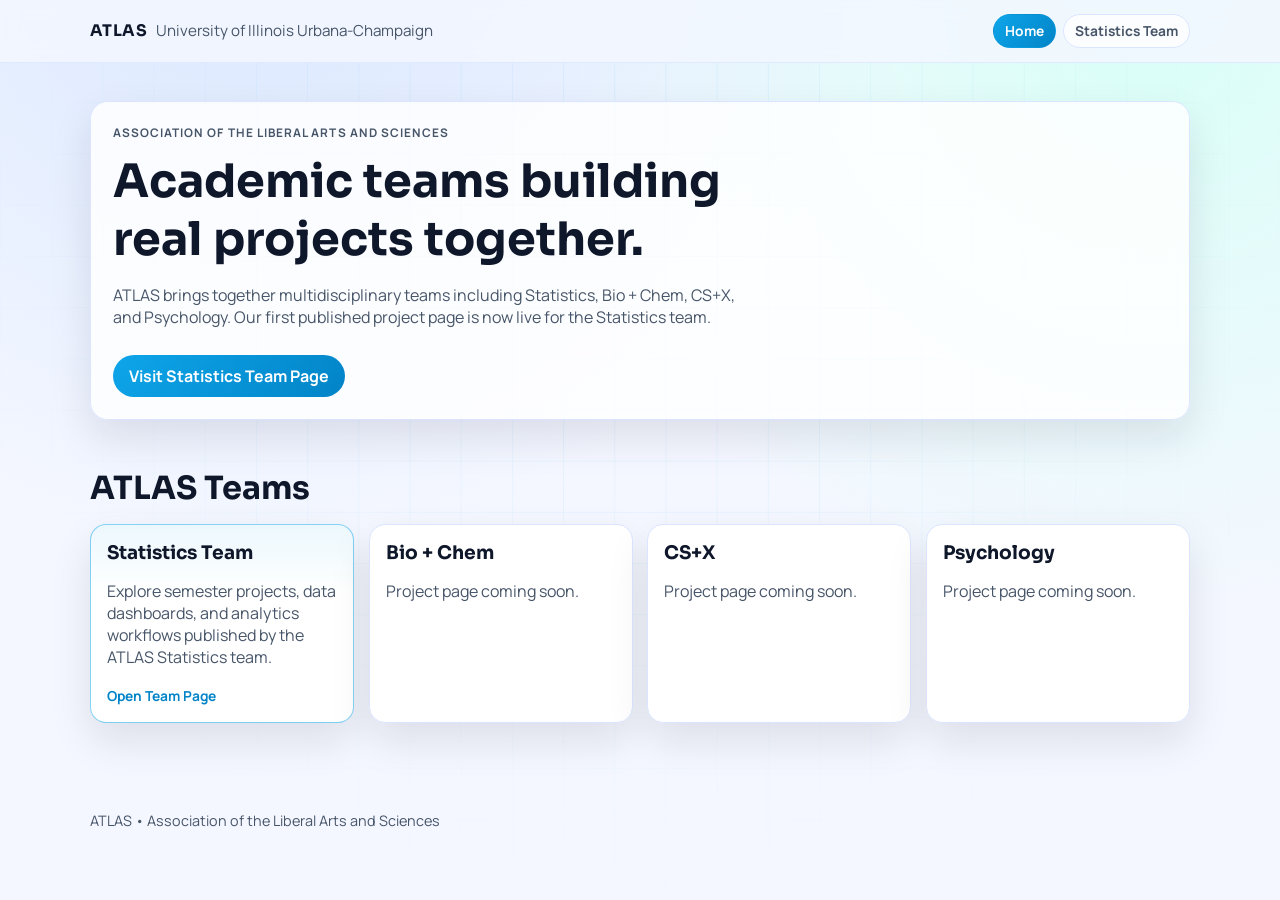
==== index.html @ e5794334 "Initial ATLAS website" ====
<!doctype html>
<html lang="en">
  <head>
    <meta charset="UTF-8" />
    <meta name="viewport" content="width=device-width, initial-scale=1.0" />
    <title>ATLAS | Association of the Liberal Arts and Sciences</title>
    <meta
      name="description"
      content="Official ATLAS website featuring academic teams and project showcases."
    />
    <link rel="preconnect" href="https://fonts.googleapis.com" />
    <link rel="preconnect" href="https://fonts.gstatic.com" crossorigin />
    <link
      href="https://fonts.googleapis.com/css2?family=Manrope:wght@400;500;700;800&family=Sora:wght@500;700&display=swap"
      rel="stylesheet"
    />
    <link rel="stylesheet" href="./home.css" />
  </head>
  <body>
    <div class="backdrop" aria-hidden="true"></div>
    <header class="site-header">
      <nav class="nav shell">
        <a class="brand" href="./index.html">
          <span class="brand-mark">ATLAS</span>
          <span class="brand-sub">University of Illinois Urbana-Champaign</span>
        </a>
        <div class="nav-tabs" aria-label="Site navigation">
          <a class="nav-tab active" href="./index.html">Home</a>
          <a class="nav-tab" href="./statistics.html">Statistics Team</a>
        </div>
      </nav>
    </header>

    <main class="shell">
      <section class="hero">
        <p class="eyebrow">Association of the Liberal Arts and Sciences</p>
        <h1>Academic teams building real projects together.</h1>
        <p>
          ATLAS brings together multidisciplinary teams including Statistics,
          Bio + Chem, CS+X, and Psychology. Our first published project page is
          now live for the Statistics team.
        </p>
        <a class="cta" href="./statistics.html">Visit Statistics Team Page</a>
      </section>

      <section class="teams">
        <h2>ATLAS Teams</h2>
        <div class="team-grid">
          <article class="team-card featured">
            <h3>Statistics Team</h3>
            <p>
              Explore semester projects, data dashboards, and analytics
              workflows published by the ATLAS Statistics team.
            </p>
            <a href="./statistics.html">Open Team Page</a>
          </article>
          <article class="team-card">
            <h3>Bio + Chem</h3>
            <p>Project page coming soon.</p>
          </article>
          <article class="team-card">
            <h3>CS+X</h3>
            <p>Project page coming soon.</p>
          </article>
          <article class="team-card">
            <h3>Psychology</h3>
            <p>Project page coming soon.</p>
          </article>
        </div>
      </section>
    </main>

    <footer class="site-footer shell">
      <p>ATLAS • Association of the Liberal Arts and Sciences</p>
    </footer>
  </body>
</html>
---- home.css ----
:root {
  --bg: #f4f7ff;
  --surface: #ffffff;
  --text: #0f172a;
  --text-soft: #475569;
  --accent: #0ea5e9;
  --accent-strong: #0284c7;
  --border: #dbe5ff;
  --shadow: 0 18px 42px rgba(15, 23, 42, 0.1);
}

*,
*::before,
*::after {
  box-sizing: border-box;
}

body {
  margin: 0;
  min-height: 100vh;
  font-family: "Manrope", sans-serif;
  color: var(--text);
  background: radial-gradient(circle at 20% -10%, #d9e7ff 0%, transparent 45%),
    radial-gradient(circle at 90% 0%, #d8fff7 0%, transparent 42%),
    var(--bg);
}

.backdrop {
  position: fixed;
  inset: 0;
  pointer-events: none;
  z-index: -1;
  background-image: linear-gradient(
      rgba(14, 165, 233, 0.08) 1px,
      transparent 1px
    ),
    linear-gradient(90deg, rgba(14, 165, 233, 0.08) 1px, transparent 1px);
  background-size: 3.2rem 3.2rem;
  mask-image: radial-gradient(circle at 50% 25%, #000 10%, transparent 75%);
}

.shell {
  width: min(1100px, 92vw);
  margin: 0 auto;
}

.site-header {
  position: sticky;
  top: 0;
  z-index: 40;
  backdrop-filter: blur(8px);
  background: rgba(244, 247, 255, 0.84);
  border-bottom: 1px solid rgba(219, 229, 255, 0.75);
}

.nav {
  display: flex;
  align-items: center;
  justify-content: space-between;
  padding: 0.9rem 0;
  gap: 1rem;
  flex-wrap: wrap;
}

.brand {
  text-decoration: none;
  color: inherit;
  display: inline-flex;
  align-items: baseline;
  gap: 0.55rem;
}

.brand-mark {
  font-family: "Sora", sans-serif;
  font-weight: 700;
  letter-spacing: 0.03em;
}

.brand-sub {
  color: var(--text-soft);
  font-size: 0.95rem;
}

.nav-tabs {
  display: flex;
  gap: 0.45rem;
  flex-wrap: wrap;
}

.nav-tab {
  text-decoration: none;
  font-size: 0.86rem;
  font-weight: 700;
  color: var(--text-soft);
  border: 1px solid var(--border);
  border-radius: 999px;
  padding: 0.38rem 0.68rem;
  background: rgba(255, 255, 255, 0.72);
}

.nav-tab.active {
  color: #fff;
  border-color: transparent;
  background: linear-gradient(130deg, var(--accent), var(--accent-strong));
}

main {
  padding: 2.4rem 0 4rem;
  display: grid;
  gap: 3rem;
}

.hero {
  background: rgba(255, 255, 255, 0.82);
  border: 1px solid var(--border);
  border-radius: 1.1rem;
  box-shadow: var(--shadow);
  padding: 1.35rem;
}

.eyebrow {
  text-transform: uppercase;
  letter-spacing: 0.09em;
  font-size: 0.74rem;
  font-weight: 700;
  color: var(--accent-strong);
  margin: 0;
}

h1,
h2,
h3 {
  font-family: "Sora", sans-serif;
  margin: 0;
}

h1 {
  font-size: clamp(1.9rem, 3.6vw, 3rem);
  margin-top: 0.7rem;
  max-width: 18ch;
}

.hero p {
  color: var(--text-soft);
  max-width: 64ch;
}

.cta {
  display: inline-block;
  margin-top: 0.7rem;
  text-decoration: none;
  color: #fff;
  background: linear-gradient(130deg, var(--accent), var(--accent-strong));
  border-radius: 999px;
  padding: 0.62rem 1rem;
  font-weight: 700;
}

.teams h2 {
  font-size: clamp(1.4rem, 2.7vw, 2rem);
}

.team-grid {
  display: grid;
  grid-template-columns: repeat(auto-fit, minmax(230px, 1fr));
  gap: 0.9rem;
  margin-top: 1rem;
}

.team-card {
  background: var(--surface);
  border: 1px solid var(--border);
  border-radius: 1rem;
  box-shadow: var(--shadow);
  padding: 1rem;
}

.team-card p {
  color: var(--text-soft);
}

.team-card.featured {
  border-color: rgba(14, 165, 233, 0.5);
  background: linear-gradient(
      180deg,
      rgba(14, 165, 233, 0.08),
      rgba(255, 255, 255, 1) 35%
    ),
    #fff;
}

.team-card a {
  text-decoration: none;
  font-size: 0.86rem;
  font-weight: 700;
  color: var(--accent-strong);
}

.site-footer {
  margin: 1.5rem auto 2.4rem;
  color: var(--text-soft);
  font-size: 0.9rem;
}
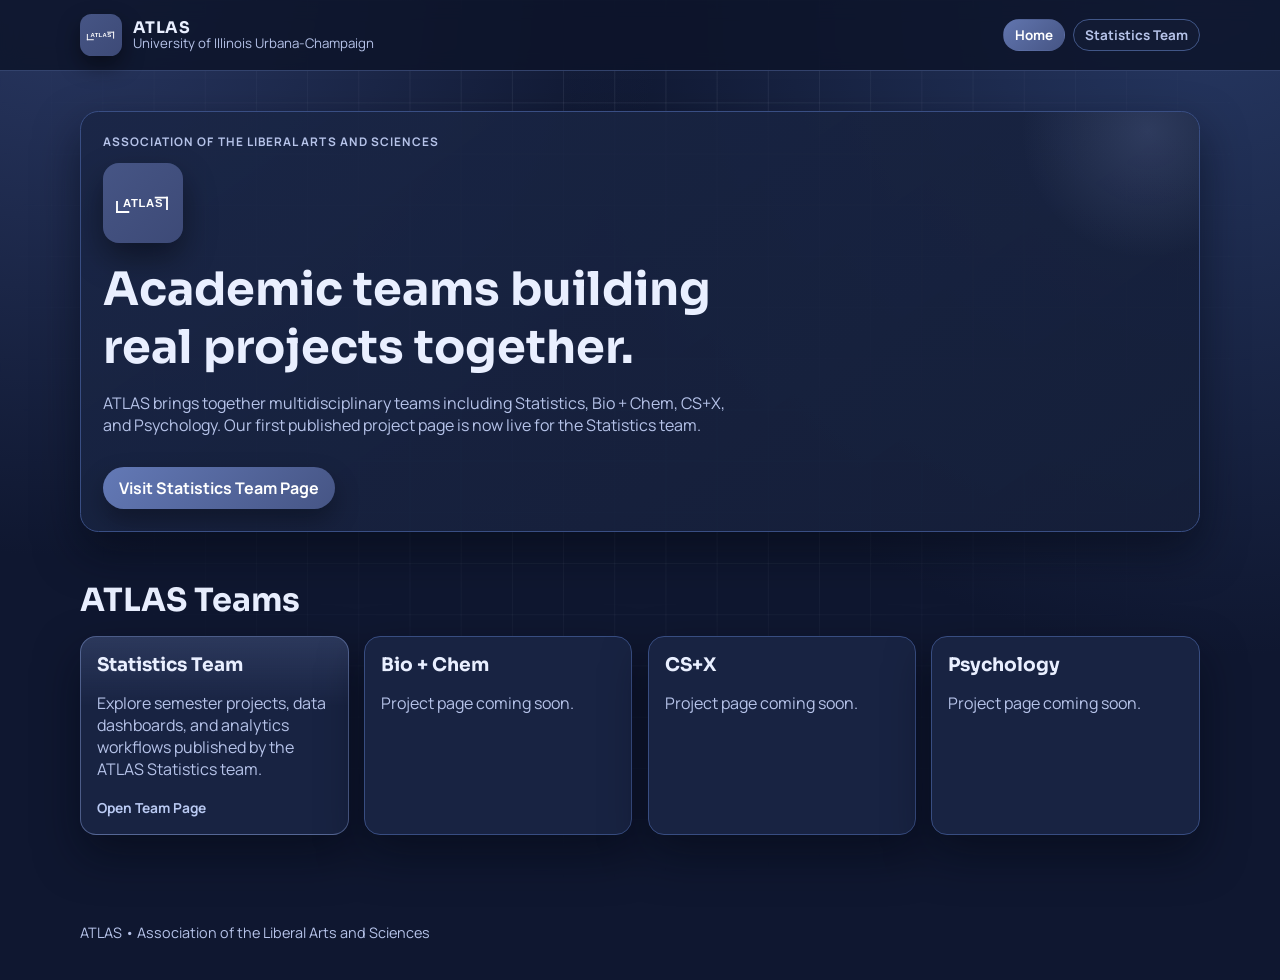
==== commit 3586f59e: "Refresh ATLAS branding and dark blue theme" ====
--- a/index.html
+++ b/index.html
@@ -14,6 +14,7 @@
       href="https://fonts.googleapis.com/css2?family=Manrope:wght@400;500;700;800&family=Sora:wght@500;700&display=swap"
       rel="stylesheet"
     />
+    <link rel="icon" type="image/svg+xml" href="./assets/atlas-logo.svg" />
     <link rel="stylesheet" href="./home.css" />
   </head>
   <body>
@@ -21,8 +22,11 @@
     <header class="site-header">
       <nav class="nav shell">
         <a class="brand" href="./index.html">
-          <span class="brand-mark">ATLAS</span>
-          <span class="brand-sub">University of Illinois Urbana-Champaign</span>
+          <img class="brand-logo" src="./assets/atlas-logo.svg" alt="ATLAS logo" />
+          <span class="brand-text">
+            <span class="brand-mark">ATLAS</span>
+            <span class="brand-sub">University of Illinois Urbana-Champaign</span>
+          </span>
         </a>
         <div class="nav-tabs" aria-label="Site navigation">
           <a class="nav-tab active" href="./index.html">Home</a>
@@ -34,6 +38,7 @@
     <main class="shell">
       <section class="hero">
         <p class="eyebrow">Association of the Liberal Arts and Sciences</p>
+        <img class="hero-logo" src="./assets/atlas-logo.svg" alt="ATLAS logo" />
         <h1>Academic teams building real projects together.</h1>
         <p>
           ATLAS brings together multidisciplinary teams including Statistics,
--- a/home.css
+++ b/home.css
@@ -1,12 +1,14 @@
 :root {
-  --bg: #f4f7ff;
-  --surface: #ffffff;
-  --text: #0f172a;
-  --text-soft: #475569;
-  --accent: #0ea5e9;
-  --accent-strong: #0284c7;
-  --border: #dbe5ff;
-  --shadow: 0 18px 42px rgba(15, 23, 42, 0.1);
+  --logo-blue: #465585;
+  --logo-blue-deep: #2f395d;
+  --logo-blue-soft: #6a7db5;
+  --bg: #0f1730;
+  --surface: #182342;
+  --surface-tint: #1f2c50;
+  --text: #e9efff;
+  --text-soft: #b6c3e9;
+  --line: #334572;
+  --shadow: 0 20px 44px rgba(4, 7, 18, 0.5);
 }
 
 *,
@@ -20,9 +22,8 @@
   min-height: 100vh;
   font-family: "Manrope", sans-serif;
   color: var(--text);
-  background: radial-gradient(circle at 20% -10%, #d9e7ff 0%, transparent 45%),
-    radial-gradient(circle at 90% 0%, #d8fff7 0%, transparent 42%),
-    var(--bg);
+  background: radial-gradient(circle at 5% -5%, #2a3964 0%, transparent 38%),
+    radial-gradient(circle at 95% 0%, #263761 0%, transparent 42%), var(--bg);
 }
 
 .backdrop {
@@ -31,16 +32,29 @@
   pointer-events: none;
   z-index: -1;
   background-image: linear-gradient(
-      rgba(14, 165, 233, 0.08) 1px,
+      rgba(222, 232, 255, 0.08) 1px,
       transparent 1px
     ),
-    linear-gradient(90deg, rgba(14, 165, 233, 0.08) 1px, transparent 1px);
+    linear-gradient(90deg, rgba(222, 232, 255, 0.08) 1px, transparent 1px);
   background-size: 3.2rem 3.2rem;
-  mask-image: radial-gradient(circle at 50% 25%, #000 10%, transparent 75%);
+  mask-image: radial-gradient(circle at 50% 25%, #000 15%, transparent 72%);
+  animation: grid-shift 14s linear infinite;
+}
+
+@keyframes grid-shift {
+  0% {
+    transform: translate3d(0, 0, 0);
+  }
+  50% {
+    transform: translate3d(0, 8px, 0);
+  }
+  100% {
+    transform: translate3d(0, 0, 0);
+  }
 }
 
 .shell {
-  width: min(1100px, 92vw);
+  width: min(1120px, 92vw);
   margin: 0 auto;
 }
 
@@ -48,16 +62,16 @@
   position: sticky;
   top: 0;
   z-index: 40;
-  backdrop-filter: blur(8px);
-  background: rgba(244, 247, 255, 0.84);
-  border-bottom: 1px solid rgba(219, 229, 255, 0.75);
+  backdrop-filter: blur(10px);
+  background: rgba(13, 20, 41, 0.84);
+  border-bottom: 1px solid rgba(67, 86, 136, 0.7);
 }
 
 .nav {
   display: flex;
   align-items: center;
   justify-content: space-between;
-  padding: 0.9rem 0;
+  padding: 0.85rem 0;
   gap: 1rem;
   flex-wrap: wrap;
 }
@@ -66,8 +80,21 @@
   text-decoration: none;
   color: inherit;
   display: inline-flex;
-  align-items: baseline;
-  gap: 0.55rem;
+  align-items: center;
+  gap: 0.65rem;
+}
+
+.brand-logo {
+  width: 2.65rem;
+  height: 2.65rem;
+  object-fit: cover;
+  border-radius: 0.72rem;
+  box-shadow: 0 10px 22px rgba(0, 0, 0, 0.45);
+}
+
+.brand-text {
+  display: grid;
+  line-height: 1.1;
 }
 
 .brand-mark {
@@ -78,7 +105,7 @@
 
 .brand-sub {
   color: var(--text-soft);
-  font-size: 0.95rem;
+  font-size: 0.83rem;
 }
 
 .nav-tabs {
@@ -89,33 +116,73 @@
 
 .nav-tab {
   text-decoration: none;
-  font-size: 0.86rem;
-  font-weight: 700;
-  color: var(--text-soft);
-  border: 1px solid var(--border);
+  font-size: 0.84rem;
+  font-weight: 700;
+  color: var(--text-soft);
+  border: 1px solid #415687;
   border-radius: 999px;
-  padding: 0.38rem 0.68rem;
-  background: rgba(255, 255, 255, 0.72);
+  padding: 0.38rem 0.7rem;
+  background: rgba(20, 29, 54, 0.85);
+  transition: transform 140ms ease, border-color 140ms ease;
+}
+
+.nav-tab:hover,
+.nav-tab:focus-visible {
+  transform: translateY(-1px);
+  border-color: #7d93cf;
 }
 
 .nav-tab.active {
-  color: #fff;
+  color: #ffffff;
   border-color: transparent;
-  background: linear-gradient(130deg, var(--accent), var(--accent-strong));
+  background: linear-gradient(135deg, #6175ae, var(--logo-blue));
 }
 
 main {
-  padding: 2.4rem 0 4rem;
+  padding: 2.5rem 0 4rem;
   display: grid;
   gap: 3rem;
 }
 
 .hero {
-  background: rgba(255, 255, 255, 0.82);
-  border: 1px solid var(--border);
-  border-radius: 1.1rem;
+  position: relative;
+  overflow: hidden;
+  background: linear-gradient(145deg, rgba(26, 38, 70, 0.9), rgba(21, 31, 57, 0.94));
+  border: 1px solid #394e83;
+  border-radius: 1.15rem;
   box-shadow: var(--shadow);
   padding: 1.35rem;
+}
+
+.hero::after {
+  content: "";
+  position: absolute;
+  width: 16rem;
+  height: 16rem;
+  right: -4.8rem;
+  top: -6.8rem;
+  border-radius: 50%;
+  background: radial-gradient(circle, rgba(137, 157, 214, 0.2), transparent 70%);
+}
+
+.hero-logo {
+  width: 5rem;
+  height: 5rem;
+  object-fit: cover;
+  border-radius: 1rem;
+  margin-top: 0.8rem;
+  box-shadow: 0 15px 32px rgba(0, 0, 0, 0.42);
+  animation: logo-float 4.6s ease-in-out infinite;
+}
+
+@keyframes logo-float {
+  0%,
+  100% {
+    transform: translateY(0);
+  }
+  50% {
+    transform: translateY(-5px);
+  }
 }
 
 .eyebrow {
@@ -123,7 +190,7 @@
   letter-spacing: 0.09em;
   font-size: 0.74rem;
   font-weight: 700;
-  color: var(--accent-strong);
+  color: #9db0e6;
   margin: 0;
 }
 
@@ -135,8 +202,8 @@
 }
 
 h1 {
-  font-size: clamp(1.9rem, 3.6vw, 3rem);
-  margin-top: 0.7rem;
+  font-size: clamp(2rem, 3.6vw, 3rem);
+  margin-top: 0.75rem;
   max-width: 18ch;
 }
 
@@ -147,13 +214,20 @@
 
 .cta {
   display: inline-block;
-  margin-top: 0.7rem;
+  margin-top: 0.95rem;
   text-decoration: none;
   color: #fff;
-  background: linear-gradient(130deg, var(--accent), var(--accent-strong));
+  background: linear-gradient(130deg, #6379b6, var(--logo-blue));
   border-radius: 999px;
   padding: 0.62rem 1rem;
   font-weight: 700;
+  box-shadow: 0 12px 26px rgba(0, 0, 0, 0.32);
+  transition: transform 140ms ease;
+}
+
+.cta:hover,
+.cta:focus-visible {
+  transform: translateY(-2px);
 }
 
 .teams h2 {
@@ -163,16 +237,22 @@
 .team-grid {
   display: grid;
   grid-template-columns: repeat(auto-fit, minmax(230px, 1fr));
-  gap: 0.9rem;
+  gap: 0.95rem;
   margin-top: 1rem;
 }
 
 .team-card {
   background: var(--surface);
-  border: 1px solid var(--border);
+  border: 1px solid #384d81;
   border-radius: 1rem;
   box-shadow: var(--shadow);
   padding: 1rem;
+  transition: transform 150ms ease, box-shadow 150ms ease;
+}
+
+.team-card:hover {
+  transform: translateY(-3px);
+  box-shadow: 0 24px 48px rgba(3, 6, 16, 0.5);
 }
 
 .team-card p {
@@ -180,20 +260,20 @@
 }
 
 .team-card.featured {
-  border-color: rgba(14, 165, 233, 0.5);
+  border-color: rgba(128, 150, 205, 0.5);
   background: linear-gradient(
       180deg,
-      rgba(14, 165, 233, 0.08),
-      rgba(255, 255, 255, 1) 35%
+      rgba(122, 141, 195, 0.2),
+      rgba(24, 35, 66, 1) 35%
     ),
-    #fff;
+    #182342;
 }
 
 .team-card a {
   text-decoration: none;
   font-size: 0.86rem;
   font-weight: 700;
-  color: var(--accent-strong);
+  color: #b9c9f2;
 }
 
 .site-footer {
@@ -201,3 +281,14 @@
   color: var(--text-soft);
   font-size: 0.9rem;
 }
+
+@media (max-width: 760px) {
+  .hero-logo {
+    width: 4.2rem;
+    height: 4.2rem;
+  }
+
+  .brand-sub {
+    font-size: 0.76rem;
+  }
+}
